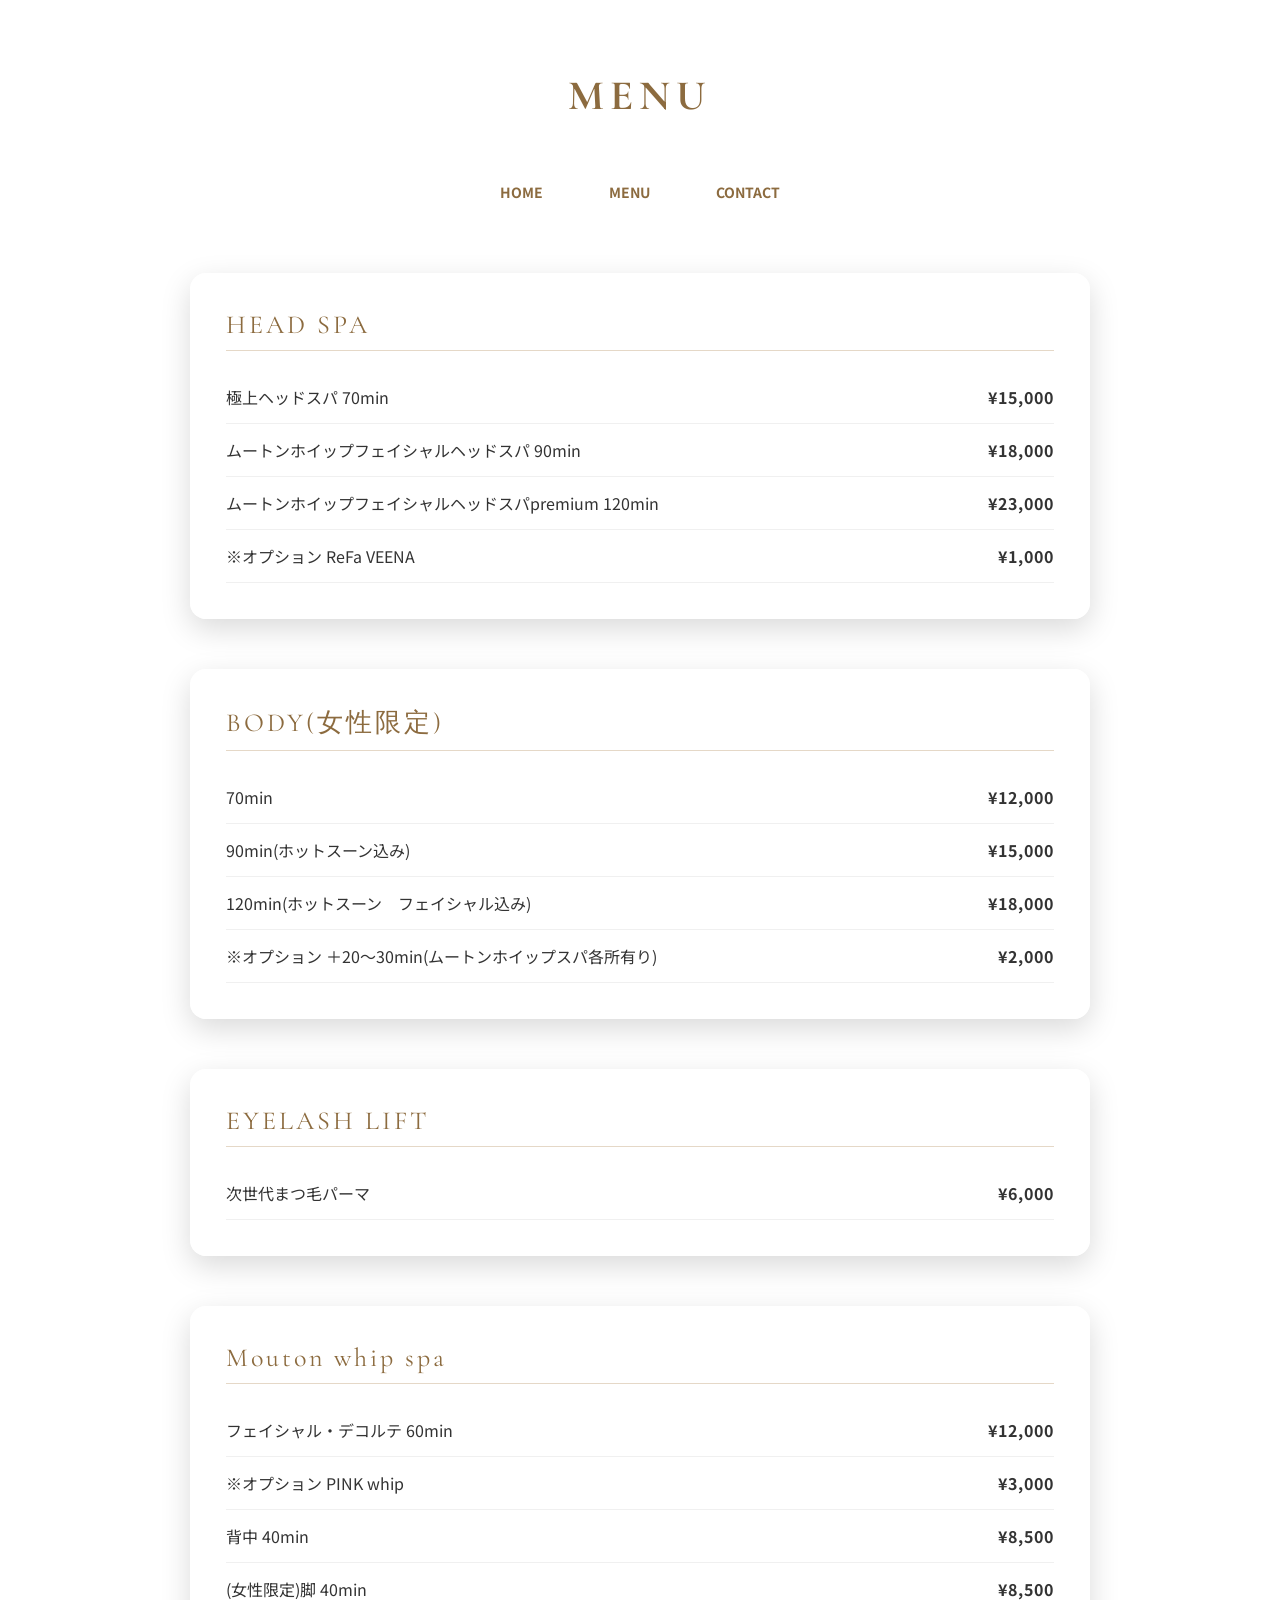
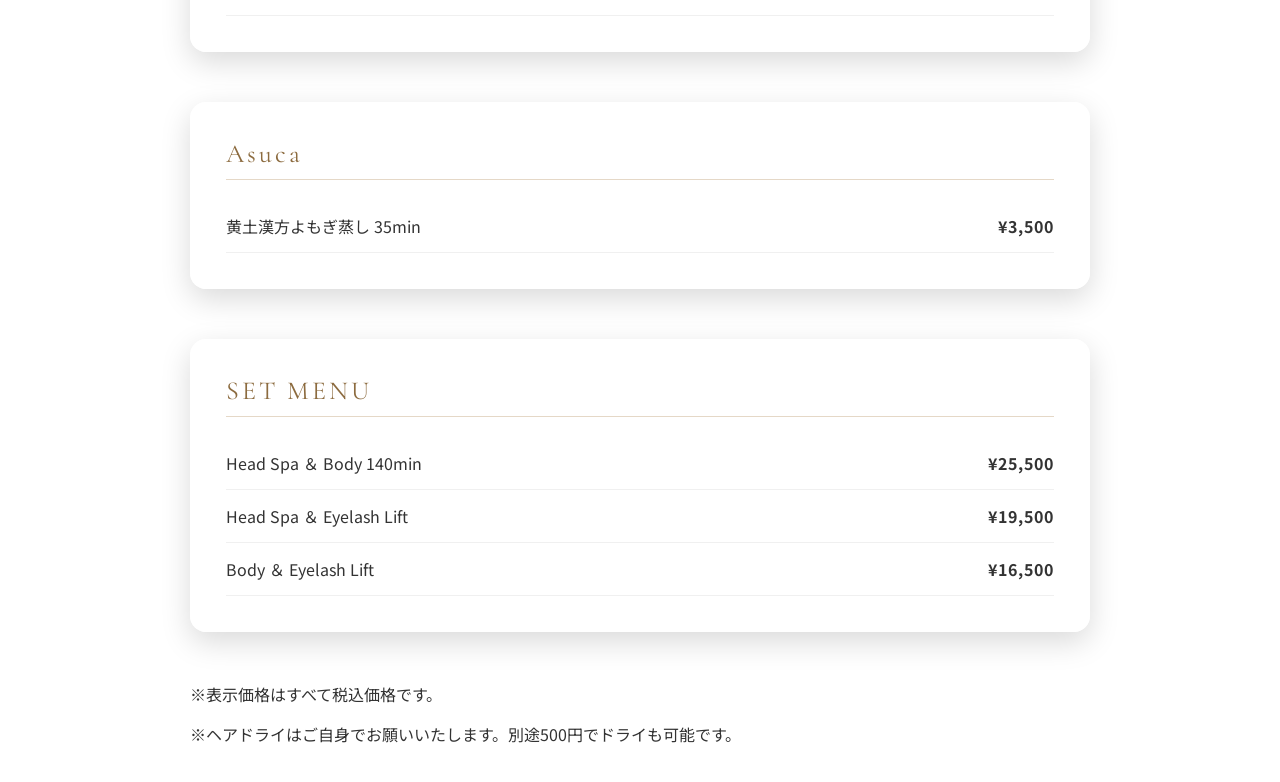
==== menu.html @ f4eefd07 "Add files via upload" ====
<!DOCTYPE html>
<html lang="ja">
<head>

<meta charset="UTF-8">
<meta name="viewport" content="width=device-width, initial-scale=1.0">

<title>MENU</title>

<!-- Google Font -->
<link href="https://fonts.googleapis.com/css2?family=Cormorant+Garamond:wght@500&family=Noto+Sans+JP&display=swap" rel="stylesheet">

<style>

body{

margin:0;
font-family:'Noto Sans JP',sans-serif;
color:#333;

background-image:
linear-gradient(rgba(255,255,255,0.75), rgba(255,255,255,0.75)),
url("https://images.unsplash.com/photo-1507525428034-b723cf961d3e");

background-size:cover;
background-position:center;
background-attachment:fixed;

}

/* タイトル */

h1{
text-align:center;
font-family:'Cormorant Garamond',serif;
font-size:42px;
letter-spacing:6px;
margin:70px 0 50px;
color:#8c6b3f;
}

/* コンテナ */

.container{
max-width:900px;
margin:auto;
padding:20px;
}

/* セクション */

.menu-section{

margin-bottom:50px;
padding:35px;
border-radius:16px;

/* ガラス風 */

background:rgba(255,255,255,0.6);

backdrop-filter: blur(10px);
-webkit-backdrop-filter: blur(10px);

border:1px solid rgba(255,255,255,0.4);

box-shadow:0 10px 30px rgba(0,0,0,0.15);

}

/* カテゴリー */

.menu-title{
font-family:'Cormorant Garamond',serif;
font-size:26px;
letter-spacing:3px;
margin-bottom:20px;
border-bottom:1px solid #e5d8c7;
padding-bottom:10px;
color:#8c6b3f;
}

/* メニュー */

.menu-item{
display:flex;
justify-content:space-between;
padding:14px 0;
border-bottom:1px solid #f0f0f0;
}

.menu-name{
font-size:16px;
}

.menu-price{
font-weight:bold;
letter-spacing:1px;
}
/* ナビゲーション */

.main-nav{
display:flex;
justify-content:center;
gap:20px;
margin-bottom:40px;
}

.main-nav a{
text-decoration:none;
padding:10px 22px;
border-radius:30px;
background:rgba(255,255,255,0.7);
color:#8c6b3f;
font-weight:bold;
font-size:14px;
transition:0.3s;
border:1px solid rgba(255,255,255,0.6);
}

.main-nav a:hover{
background:#8c6b3f;
color:white;
}

</style>

</head>

<body>

<h1>MENU</h1>
<nav class="main-nav">
<a href="index.html">HOME</a>
<a href="menu.html">MENU</a>
<a href="contact.html">CONTACT</a>
</nav>
<div class="container">


<!-- HEAD SPA -->

<div class="menu-section">

<div class="menu-title">HEAD SPA</div>

<div class="menu-item">
<div class="menu-name">極上ヘッドスパ 70min</div>
<div class="menu-price">¥15,000</div>
</div>

<div class="menu-item">
<div class="menu-name">ムートンホイップフェイシャルヘッドスパ 90min</div>
<div class="menu-price">¥18,000</div>
</div>

<div class="menu-item">
<div class="menu-name">ムートンホイップフェイシャルヘッドスパpremium 120min</div>
<div class="menu-price">¥23,000</div>
</div>

<div class="menu-item">
<div class="menu-name">※オプション ReFa VEENA</div>
<div class="menu-price">¥1,000</div>
</div>

</div>


<!-- BODY -->

<div class="menu-section">

<div class="menu-title">BODY(女性限定)</div>

<div class="menu-item">
<div class="menu-name">70min</div>
<div class="menu-price">¥12,000</div>
</div>

<div class="menu-item">
<div class="menu-name">90min(ホットスーン込み)</div>
<div class="menu-price">¥15,000</div>
</div>

<div class="menu-item">
<div class="menu-name">120min(ホットスーン　フェイシャル込み)</div>
<div class="menu-price">¥18,000</div>
</div>

<div class="menu-item">
<div class="menu-name">※オプション ＋20〜30min(ムートンホイップスパ各所有り)</div>
<div class="menu-price">¥2,000</div>
</div>

</div>


<!-- EYELASH -->

<div class="menu-section">

<div class="menu-title">EYELASH LIFT</div>

<div class="menu-item">
<div class="menu-name">次世代まつ毛パーマ</div>
<div class="menu-price">¥6,000</div>
</div>

</div>


<!-- MOUTON -->

<div class="menu-section">

<div class="menu-title">Mouton whip spa</div>

<div class="menu-item">
<div class="menu-name">フェイシャル・デコルテ 60min</div>
<div class="menu-price">¥12,000</div>
</div>

<div class="menu-item">
<div class="menu-name">※オプション PINK whip</div>
<div class="menu-price">¥3,000</div>
</div>

<div class="menu-item">
<div class="menu-name">背中 40min</div>
<div class="menu-price">¥8,500</div>
</div>

<div class="menu-item">
<div class="menu-name">(女性限定)脚 40min</div>
<div class="menu-price">¥8,500</div>
</div>

</div>


<!-- ASUCA -->

<div class="menu-section">

<div class="menu-title">Asuca</div>

<div class="menu-item">
<div class="menu-name">黄土漢方よもぎ蒸し 35min</div>
<div class="menu-price">¥3,500</div>
</div>

</div>


<!-- SET MENU -->

<div class="menu-section">

<div class="menu-title">SET MENU</div>

<div class="menu-item">
<div class="menu-name">Head Spa ＆ Body 140min</div>
<div class="menu-price">¥25,500</div>
</div>

<div class="menu-item">
<div class="menu-name">Head Spa ＆ Eyelash Lift</div>
<div class="menu-price">¥19,500</div>
</div>

<div class="menu-item">
<div class="menu-name">Body ＆ Eyelash Lift</div>
<div class="menu-price">¥16,500</div>
</div>

</div>
<div class="menu-note">
<p>※表示価格はすべて税込価格です。</p>
<p>※ヘアドライはご自身でお願いいたします。別途500円でドライも可能です。</p>
</div>


</div>

</body>
</html>
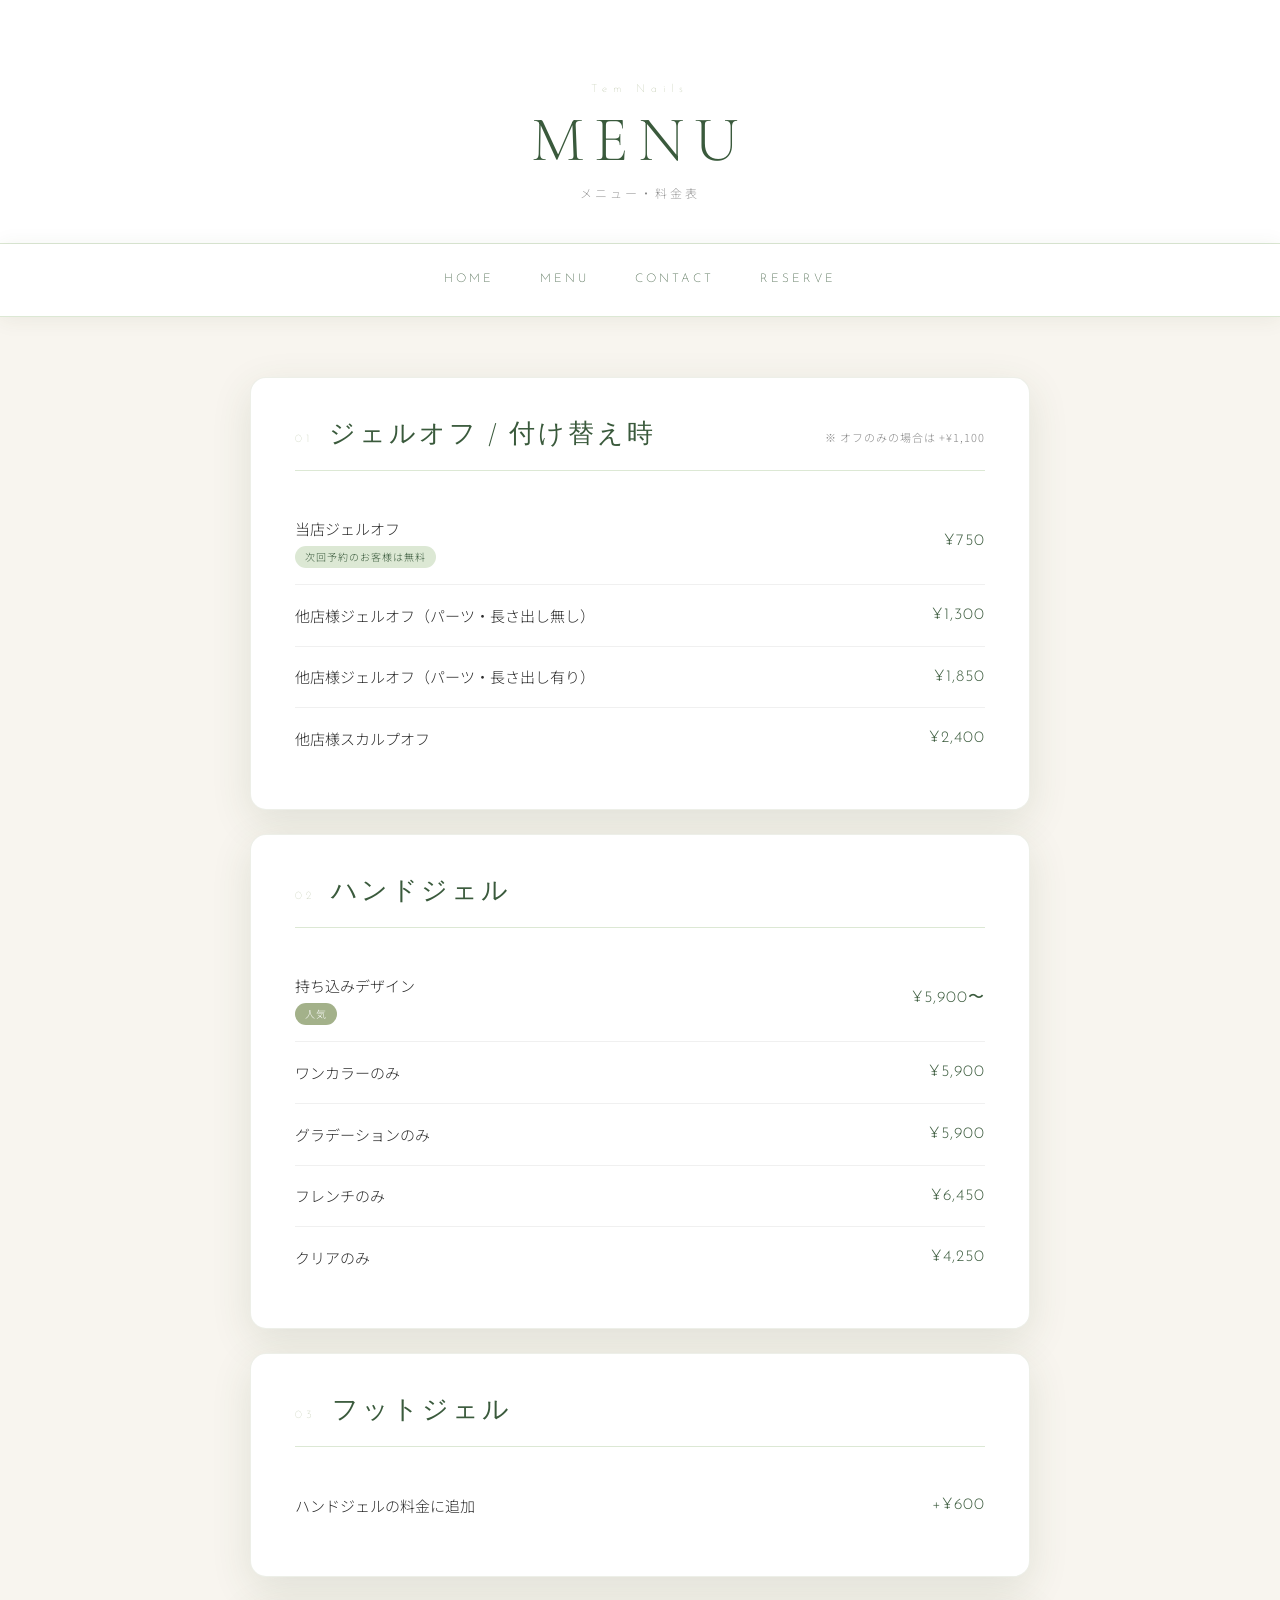
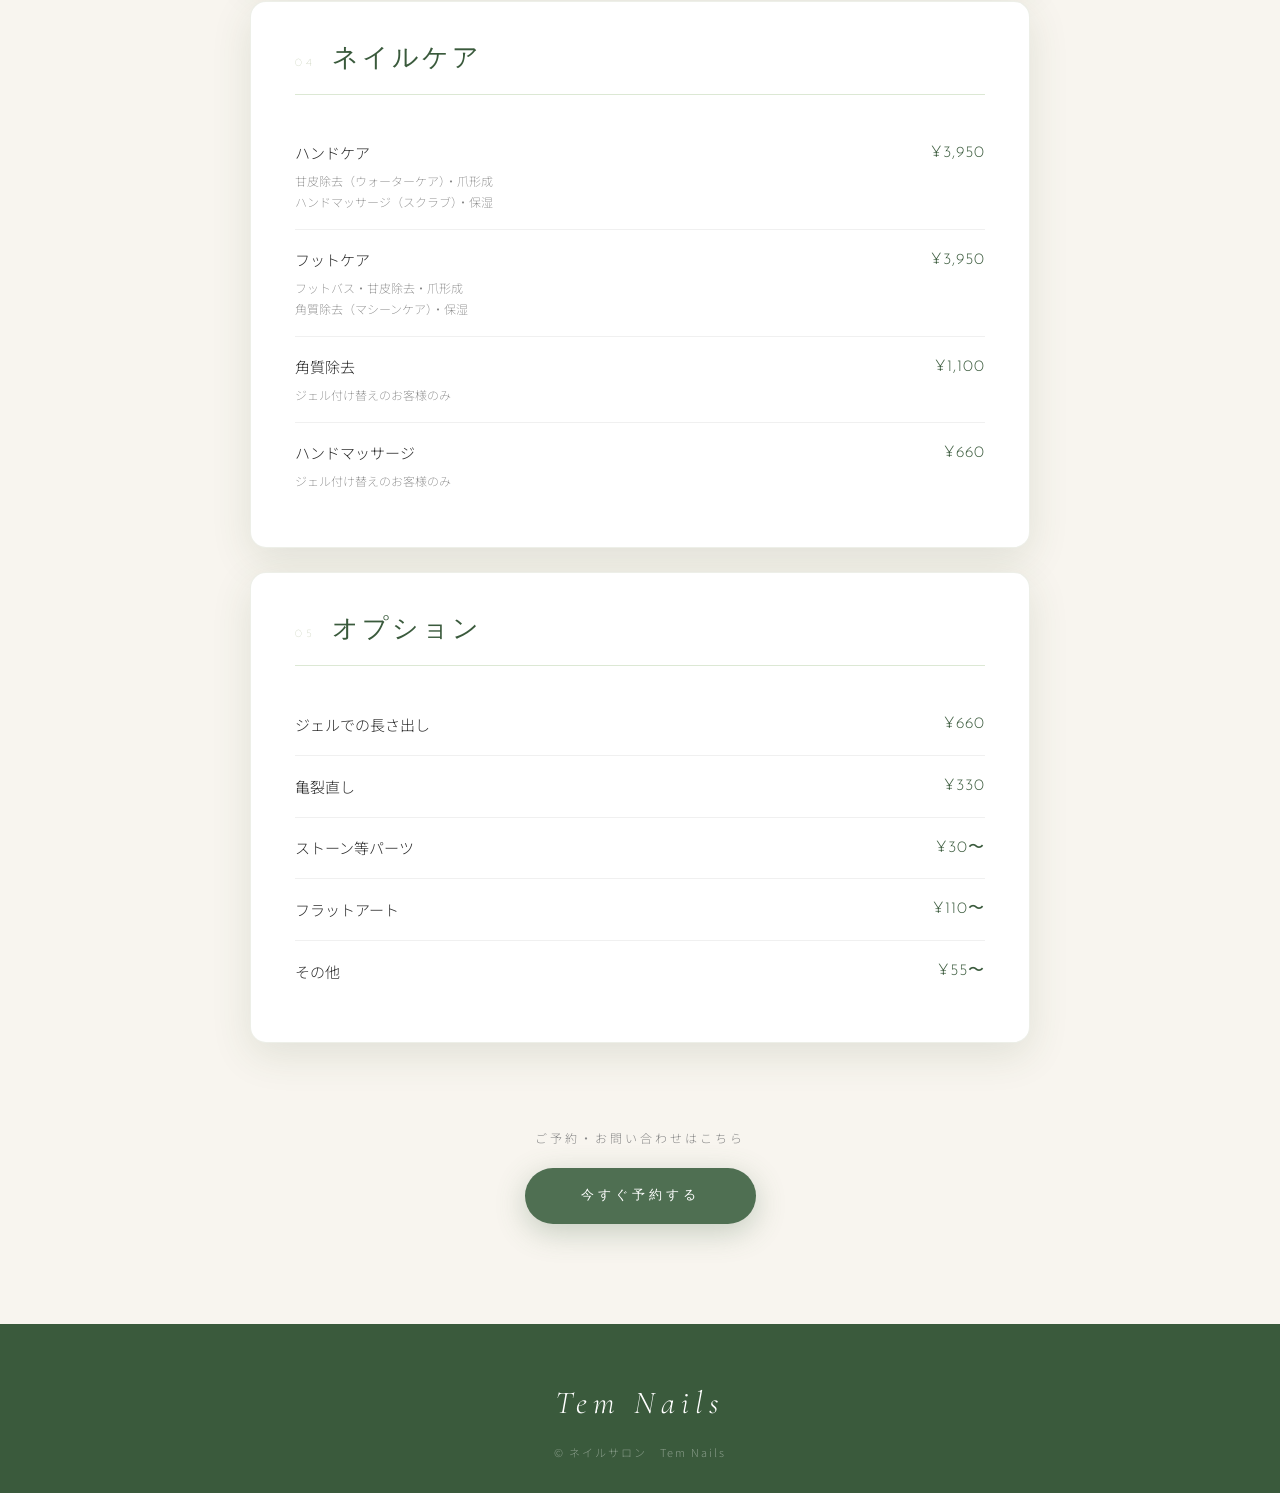
==== commit 183cb66e: "Update menu.html" ====
--- a/menu.html
+++ b/menu.html
@@ -1,287 +1,475 @@
 <!DOCTYPE html>
 <html lang="ja">
 <head>
-
 <meta charset="UTF-8">
 <meta name="viewport" content="width=device-width, initial-scale=1.0">
-
-<title>MENU</title>
-
-<!-- Google Font -->
-<link href="https://fonts.googleapis.com/css2?family=Cormorant+Garamond:wght@500&family=Noto+Sans+JP&display=swap" rel="stylesheet">
-
+<title>MENU | Tem Nails</title>
+ 
+<link href="https://fonts.googleapis.com/css2?family=Cormorant+Garamond:ital,wght@0,300;0,400;1,300;1,400&family=Noto+Sans+JP:wght@200;300;400&family=Josefin+Sans:wght@100;200;300&display=swap" rel="stylesheet">
+</head>
+ 
+<body>
+ 
+<!-- ===== ページヘッダー ===== -->
+<div class="page-header">
+  <p class="page-label">Tem Nails</p>
+  <h1 class="page-title">MENU</h1>
+  <p class="page-sub">メニュー・料金表</p>
+</div>
+ 
+<!-- ===== ナビ ===== -->
+<nav>
+  <a href="index.html">HOME</a>
+  <a href="menu.html">MENU</a>
+  <a href="contact.html">CONTACT</a>
+  <a href="reservation.html" target="_blank">RESERVE</a>
+</nav>
+ 
+<!-- ===== コンテンツ ===== -->
+<div class="container">
+ 
+  <!-- ジェルオフ -->
+  <div class="menu-section">
+    <div class="menu-section-header">
+      <span class="menu-number">01</span>
+      <h2 class="menu-title">ジェルオフ / 付け替え時</h2>
+      <p class="menu-note">※ オフのみの場合は +¥1,100</p>
+    </div>
+ 
+    <div class="menu-item">
+      <div class="menu-name">
+        当店ジェルオフ
+        <span class="menu-tag">次回予約のお客様は無料</span>
+      </div>
+      <div class="menu-price">¥750</div>
+    </div>
+    <div class="menu-item">
+      <div class="menu-name">他店様ジェルオフ（パーツ・長さ出し無し）</div>
+      <div class="menu-price">¥1,300</div>
+    </div>
+    <div class="menu-item">
+      <div class="menu-name">他店様ジェルオフ（パーツ・長さ出し有り）</div>
+      <div class="menu-price">¥1,850</div>
+    </div>
+    <div class="menu-item">
+      <div class="menu-name">他店様スカルプオフ</div>
+      <div class="menu-price">¥2,400</div>
+    </div>
+  </div>
+ 
+  <!-- ハンドジェル -->
+  <div class="menu-section">
+    <div class="menu-section-header">
+      <span class="menu-number">02</span>
+      <h2 class="menu-title">ハンドジェル</h2>
+    </div>
+ 
+    <div class="menu-item">
+      <div class="menu-name">
+        持ち込みデザイン
+        <span class="menu-tag popular">人気</span>
+      </div>
+      <div class="menu-price">¥5,900〜</div>
+    </div>
+    <div class="menu-item">
+      <div class="menu-name">ワンカラーのみ</div>
+      <div class="menu-price">¥5,900</div>
+    </div>
+    <div class="menu-item">
+      <div class="menu-name">グラデーションのみ</div>
+      <div class="menu-price">¥5,900</div>
+    </div>
+    <div class="menu-item">
+      <div class="menu-name">フレンチのみ</div>
+      <div class="menu-price">¥6,450</div>
+    </div>
+    <div class="menu-item">
+      <div class="menu-name">クリアのみ</div>
+      <div class="menu-price">¥4,250</div>
+    </div>
+  </div>
+ 
+  <!-- フットジェル -->
+  <div class="menu-section">
+    <div class="menu-section-header">
+      <span class="menu-number">03</span>
+      <h2 class="menu-title">フットジェル</h2>
+    </div>
+ 
+    <div class="menu-item">
+      <div class="menu-name">ハンドジェルの料金に追加</div>
+      <div class="menu-price">+¥600</div>
+    </div>
+  </div>
+ 
+  <!-- ネイルケア -->
+  <div class="menu-section">
+    <div class="menu-section-header">
+      <span class="menu-number">04</span>
+      <h2 class="menu-title">ネイルケア</h2>
+    </div>
+ 
+    <div class="menu-item align-top">
+      <div class="menu-name">
+        ハンドケア
+        <span class="menu-desc">甘皮除去（ウォーターケア）・爪形成<br>ハンドマッサージ（スクラブ）・保湿</span>
+      </div>
+      <div class="menu-price">¥3,950</div>
+    </div>
+    <div class="menu-item align-top">
+      <div class="menu-name">
+        フットケア
+        <span class="menu-desc">フットバス・甘皮除去・爪形成<br>角質除去（マシーンケア）・保湿</span>
+      </div>
+      <div class="menu-price">¥3,950</div>
+    </div>
+    <div class="menu-item align-top">
+      <div class="menu-name">
+        角質除去
+        <span class="menu-desc">ジェル付け替えのお客様のみ</span>
+      </div>
+      <div class="menu-price">¥1,100</div>
+    </div>
+    <div class="menu-item align-top">
+      <div class="menu-name">
+        ハンドマッサージ
+        <span class="menu-desc">ジェル付け替えのお客様のみ</span>
+      </div>
+      <div class="menu-price">¥660</div>
+    </div>
+  </div>
+ 
+  <!-- オプション -->
+  <div class="menu-section">
+    <div class="menu-section-header">
+      <span class="menu-number">05</span>
+      <h2 class="menu-title">オプション</h2>
+    </div>
+ 
+    <div class="menu-item">
+      <div class="menu-name">ジェルでの長さ出し</div>
+      <div class="menu-price">¥660</div>
+    </div>
+    <div class="menu-item">
+      <div class="menu-name">亀裂直し</div>
+      <div class="menu-price">¥330</div>
+    </div>
+    <div class="menu-item">
+      <div class="menu-name">ストーン等パーツ</div>
+      <div class="menu-price">¥30〜</div>
+    </div>
+    <div class="menu-item">
+      <div class="menu-name">フラットアート</div>
+      <div class="menu-price">¥110〜</div>
+    </div>
+    <div class="menu-item">
+      <div class="menu-name">その他</div>
+      <div class="menu-price">¥55〜</div>
+    </div>
+  </div>
+ 
+  <!-- 予約ボタン -->
+  <div class="reserve-block">
+    <p class="reserve-text">ご予約・お問い合わせはこちら</p>
+    <a href="https://tol-app.jp/s/2vein6014q2k5wwbvw0y" class="reserve-btn" target="_blank">今すぐ予約する</a>
+  </div>
+ 
+</div>
+ 
+<!-- フッター -->
+<footer>
+  <p class="footer-logo">Tem Nails</p>
+  <p class="footer-copy">© ネイルサロン　Tem Nails</p>
+</footer>
+ 
 <style>
-
-body{
-
-margin:0;
-font-family:'Noto Sans JP',sans-serif;
-color:#333;
-
-background-image:
-linear-gradient(rgba(255,255,255,0.75), rgba(255,255,255,0.75)),
-url("https://images.unsplash.com/photo-1507525428034-b723cf961d3e");
-
-background-size:cover;
-background-position:center;
-background-attachment:fixed;
-
-}
-
-/* タイトル */
-
-h1{
-text-align:center;
-font-family:'Cormorant Garamond',serif;
-font-size:42px;
-letter-spacing:6px;
-margin:70px 0 50px;
-color:#8c6b3f;
-}
-
-/* コンテナ */
-
-.container{
-max-width:900px;
-margin:auto;
-padding:20px;
-}
-
-/* セクション */
-
-.menu-section{
-
-margin-bottom:50px;
-padding:35px;
-border-radius:16px;
-
-/* ガラス風 */
-
-background:rgba(255,255,255,0.6);
-
-backdrop-filter: blur(10px);
--webkit-backdrop-filter: blur(10px);
-
-border:1px solid rgba(255,255,255,0.4);
-
-box-shadow:0 10px 30px rgba(0,0,0,0.15);
-
-}
-
-/* カテゴリー */
-
-.menu-title{
-font-family:'Cormorant Garamond',serif;
-font-size:26px;
-letter-spacing:3px;
-margin-bottom:20px;
-border-bottom:1px solid #e5d8c7;
-padding-bottom:10px;
-color:#8c6b3f;
-}
-
-/* メニュー */
-
-.menu-item{
-display:flex;
-justify-content:space-between;
-padding:14px 0;
-border-bottom:1px solid #f0f0f0;
-}
-
-.menu-name{
-font-size:16px;
-}
-
-.menu-price{
-font-weight:bold;
-letter-spacing:1px;
-}
-/* ナビゲーション */
-
-.main-nav{
-display:flex;
-justify-content:center;
-gap:20px;
-margin-bottom:40px;
-}
-
-.main-nav a{
-text-decoration:none;
-padding:10px 22px;
-border-radius:30px;
-background:rgba(255,255,255,0.7);
-color:#8c6b3f;
-font-weight:bold;
-font-size:14px;
-transition:0.3s;
-border:1px solid rgba(255,255,255,0.6);
-}
-
-.main-nav a:hover{
-background:#8c6b3f;
-color:white;
-}
-
+/* ===== 変数（index.htmlと統一） ===== */
+:root {
+  --green-dark:  #3a5a3c;
+  --green-main:  #4f6f52;
+  --green-mid:   #6b8a4e;
+  --green-light: #a3b18a;
+  --green-pale:  #dce8d4;
+  --cream:       #f8f5ef;
+  --text-dark:   #2c2c2c;
+  --text-mid:    #555;
+  --text-light:  #888;
+  --white:       #fff;
+  --shadow:      0 12px 40px rgba(60,80,40,0.12);
+  --radius:      16px;
+}
+ 
+*, *::before, *::after {
+  box-sizing: border-box;
+  margin: 0;
+  padding: 0;
+}
+ 
+body {
+  font-family: 'Noto Sans JP', sans-serif;
+  font-weight: 300;
+  color: var(--text-dark);
+  background: var(--cream);
+  line-height: 1.8;
+}
+ 
+/* ===== ページヘッダー ===== */
+.page-header {
+  text-align: center;
+  padding: 80px 20px 40px;
+  background: var(--white);
+  border-bottom: 1px solid var(--green-pale);
+}
+ 
+.page-label {
+  font-family: 'Josefin Sans', sans-serif;
+  font-weight: 100;
+  font-size: 11px;
+  letter-spacing: 6px;
+  color: var(--green-light);
+  margin-bottom: 8px;
+}
+ 
+.page-title {
+  font-family: 'Cormorant Garamond', serif;
+  font-weight: 300;
+  font-size: clamp(40px, 8vw, 64px);
+  letter-spacing: 10px;
+  color: var(--green-dark);
+  line-height: 1;
+}
+ 
+.page-sub {
+  font-family: 'Noto Sans JP', sans-serif;
+  font-weight: 200;
+  font-size: 12px;
+  letter-spacing: 3px;
+  color: var(--text-light);
+  margin-top: 10px;
+}
+ 
+/* ===== ナビ ===== */
+nav {
+  display: flex;
+  justify-content: center;
+  flex-wrap: wrap;
+  gap: 4px;
+  padding: 16px 20px;
+  background: var(--white);
+  border-bottom: 1px solid var(--green-pale);
+  position: sticky;
+  top: 0;
+  z-index: 100;
+  box-shadow: 0 2px 20px rgba(60,80,40,0.08);
+}
+ 
+nav a {
+  text-decoration: none;
+  padding: 8px 20px;
+  border-radius: 40px;
+  color: var(--green-dark);
+  font-family: 'Josefin Sans', sans-serif;
+  font-weight: 200;
+  font-size: 12px;
+  letter-spacing: 3px;
+  transition: all 0.3s;
+  border: 1px solid transparent;
+}
+nav a:hover,
+nav a.active {
+  border-color: var(--green-main);
+  color: var(--green-main);
+}
+ 
+/* ===== コンテナ ===== */
+.container {
+  max-width: 820px;
+  margin: 0 auto;
+  padding: 60px 20px 80px;
+}
+ 
+/* ===== メニューセクション ===== */
+.menu-section {
+  background: var(--white);
+  border-radius: var(--radius);
+  padding: 40px 44px;
+  margin-bottom: 24px;
+  box-shadow: var(--shadow);
+  border: 1px solid rgba(163,177,138,0.2);
+  transition: box-shadow 0.3s;
+}
+.menu-section:hover {
+  box-shadow: 0 20px 60px rgba(60,80,40,0.16);
+}
+ 
+.menu-section-header {
+  display: flex;
+  align-items: baseline;
+  gap: 16px;
+  margin-bottom: 28px;
+  padding-bottom: 20px;
+  border-bottom: 1px solid var(--green-pale);
+  flex-wrap: wrap;
+}
+ 
+.menu-number {
+  font-family: 'Josefin Sans', sans-serif;
+  font-weight: 100;
+  font-size: 11px;
+  letter-spacing: 4px;
+  color: var(--green-light);
+}
+ 
+.menu-title {
+  font-family: 'Cormorant Garamond', serif;
+  font-weight: 400;
+  font-size: 26px;
+  letter-spacing: 3px;
+  color: var(--green-dark);
+  line-height: 1.2;
+}
+ 
+.menu-note {
+  font-size: 11px;
+  color: var(--text-light);
+  letter-spacing: 1px;
+  margin-left: auto;
+  white-space: nowrap;
+}
+ 
+/* ===== メニューアイテム ===== */
+.menu-item {
+  display: flex;
+  justify-content: space-between;
+  align-items: center;
+  padding: 16px 0;
+  border-bottom: 1px solid #f0f0f0;
+  gap: 20px;
+}
+.menu-item:last-child { border-bottom: none; }
+.menu-item.align-top { align-items: flex-start; }
+ 
+.menu-name {
+  font-size: 15px;
+  font-weight: 300;
+  color: var(--text-dark);
+  display: flex;
+  flex-direction: column;
+  gap: 4px;
+  flex: 1;
+}
+ 
+.menu-desc {
+  font-size: 12px;
+  color: var(--text-light);
+  font-weight: 200;
+  line-height: 1.8;
+}
+ 
+.menu-tag {
+  display: inline-block;
+  font-size: 10px;
+  letter-spacing: 1px;
+  padding: 2px 10px;
+  border-radius: 20px;
+  background: var(--green-pale);
+  color: var(--green-dark);
+  font-weight: 300;
+  width: fit-content;
+}
+ 
+.menu-tag.popular {
+  background: var(--green-light);
+  color: var(--white);
+}
+ 
+.menu-price {
+  font-family: 'Josefin Sans', sans-serif;
+  font-weight: 300;
+  font-size: 16px;
+  letter-spacing: 1px;
+  color: var(--green-dark);
+  white-space: nowrap;
+  flex-shrink: 0;
+}
+ 
+/* ===== 予約ブロック ===== */
+.reserve-block {
+  text-align: center;
+  padding: 60px 20px 20px;
+}
+ 
+.reserve-text {
+  font-size: 12px;
+  letter-spacing: 3px;
+  color: var(--text-light);
+  margin-bottom: 20px;
+}
+ 
+.reserve-btn {
+  display: inline-block;
+  padding: 16px 56px;
+  border-radius: 40px;
+  background: var(--green-main);
+  color: var(--white);
+  text-decoration: none;
+  font-family: 'Josefin Sans', sans-serif;
+  font-weight: 200;
+  font-size: 13px;
+  letter-spacing: 4px;
+  transition: all 0.4s;
+  box-shadow: 0 8px 30px rgba(79,111,82,0.3);
+}
+.reserve-btn:hover {
+  background: var(--green-dark);
+  box-shadow: 0 12px 40px rgba(58,90,60,0.4);
+  transform: translateY(-2px);
+}
+ 
+/* ===== フッター ===== */
+footer {
+  background: var(--green-dark);
+  color: rgba(255,255,255,0.7);
+  text-align: center;
+  padding: 50px 20px 30px;
+}
+ 
+.footer-logo {
+  font-family: 'Cormorant Garamond', serif;
+  font-style: italic;
+  font-size: 32px;
+  color: var(--white);
+  letter-spacing: 6px;
+  margin-bottom: 12px;
+}
+ 
+.footer-copy {
+  font-size: 11px;
+  letter-spacing: 2px;
+  color: rgba(255,255,255,0.4);
+}
+ 
+/* ===== レスポンシブ ===== */
+@media (max-width: 600px) {
+  .menu-section { padding: 28px 20px; }
+ 
+  .menu-section-header {
+    flex-direction: column;
+    gap: 6px;
+  }
+  .menu-note { margin-left: 0; }
+ 
+  .menu-item {
+    flex-direction: column;
+    align-items: flex-start;
+    gap: 6px;
+  }
+  .menu-price {
+    align-self: flex-end;
+    font-size: 15px;
+  }
+}
 </style>
-
-</head>
-
-<body>
-
-<h1>MENU</h1>
-<nav class="main-nav">
-<a href="index.html">HOME</a>
-<a href="menu.html">MENU</a>
-<a href="contact.html">CONTACT</a>
-</nav>
-<div class="container">
-
-
-<!-- HEAD SPA -->
-
-<div class="menu-section">
-
-<div class="menu-title">HEAD SPA</div>
-
-<div class="menu-item">
-<div class="menu-name">極上ヘッドスパ 70min</div>
-<div class="menu-price">¥15,000</div>
-</div>
-
-<div class="menu-item">
-<div class="menu-name">ムートンホイップフェイシャルヘッドスパ 90min</div>
-<div class="menu-price">¥18,000</div>
-</div>
-
-<div class="menu-item">
-<div class="menu-name">ムートンホイップフェイシャルヘッドスパpremium 120min</div>
-<div class="menu-price">¥23,000</div>
-</div>
-
-<div class="menu-item">
-<div class="menu-name">※オプション ReFa VEENA</div>
-<div class="menu-price">¥1,000</div>
-</div>
-
-</div>
-
-
-<!-- BODY -->
-
-<div class="menu-section">
-
-<div class="menu-title">BODY(女性限定)</div>
-
-<div class="menu-item">
-<div class="menu-name">70min</div>
-<div class="menu-price">¥12,000</div>
-</div>
-
-<div class="menu-item">
-<div class="menu-name">90min(ホットスーン込み)</div>
-<div class="menu-price">¥15,000</div>
-</div>
-
-<div class="menu-item">
-<div class="menu-name">120min(ホットスーン　フェイシャル込み)</div>
-<div class="menu-price">¥18,000</div>
-</div>
-
-<div class="menu-item">
-<div class="menu-name">※オプション ＋20〜30min(ムートンホイップスパ各所有り)</div>
-<div class="menu-price">¥2,000</div>
-</div>
-
-</div>
-
-
-<!-- EYELASH -->
-
-<div class="menu-section">
-
-<div class="menu-title">EYELASH LIFT</div>
-
-<div class="menu-item">
-<div class="menu-name">次世代まつ毛パーマ</div>
-<div class="menu-price">¥6,000</div>
-</div>
-
-</div>
-
-
-<!-- MOUTON -->
-
-<div class="menu-section">
-
-<div class="menu-title">Mouton whip spa</div>
-
-<div class="menu-item">
-<div class="menu-name">フェイシャル・デコルテ 60min</div>
-<div class="menu-price">¥12,000</div>
-</div>
-
-<div class="menu-item">
-<div class="menu-name">※オプション PINK whip</div>
-<div class="menu-price">¥3,000</div>
-</div>
-
-<div class="menu-item">
-<div class="menu-name">背中 40min</div>
-<div class="menu-price">¥8,500</div>
-</div>
-
-<div class="menu-item">
-<div class="menu-name">(女性限定)脚 40min</div>
-<div class="menu-price">¥8,500</div>
-</div>
-
-</div>
-
-
-<!-- ASUCA -->
-
-<div class="menu-section">
-
-<div class="menu-title">Asuca</div>
-
-<div class="menu-item">
-<div class="menu-name">黄土漢方よもぎ蒸し 35min</div>
-<div class="menu-price">¥3,500</div>
-</div>
-
-</div>
-
-
-<!-- SET MENU -->
-
-<div class="menu-section">
-
-<div class="menu-title">SET MENU</div>
-
-<div class="menu-item">
-<div class="menu-name">Head Spa ＆ Body 140min</div>
-<div class="menu-price">¥25,500</div>
-</div>
-
-<div class="menu-item">
-<div class="menu-name">Head Spa ＆ Eyelash Lift</div>
-<div class="menu-price">¥19,500</div>
-</div>
-
-<div class="menu-item">
-<div class="menu-name">Body ＆ Eyelash Lift</div>
-<div class="menu-price">¥16,500</div>
-</div>
-
-</div>
-<div class="menu-note">
-<p>※表示価格はすべて税込価格です。</p>
-<p>※ヘアドライはご自身でお願いいたします。別途500円でドライも可能です。</p>
-</div>
-
-
-</div>
-
+ 
 </body>
-</html>+</html>
